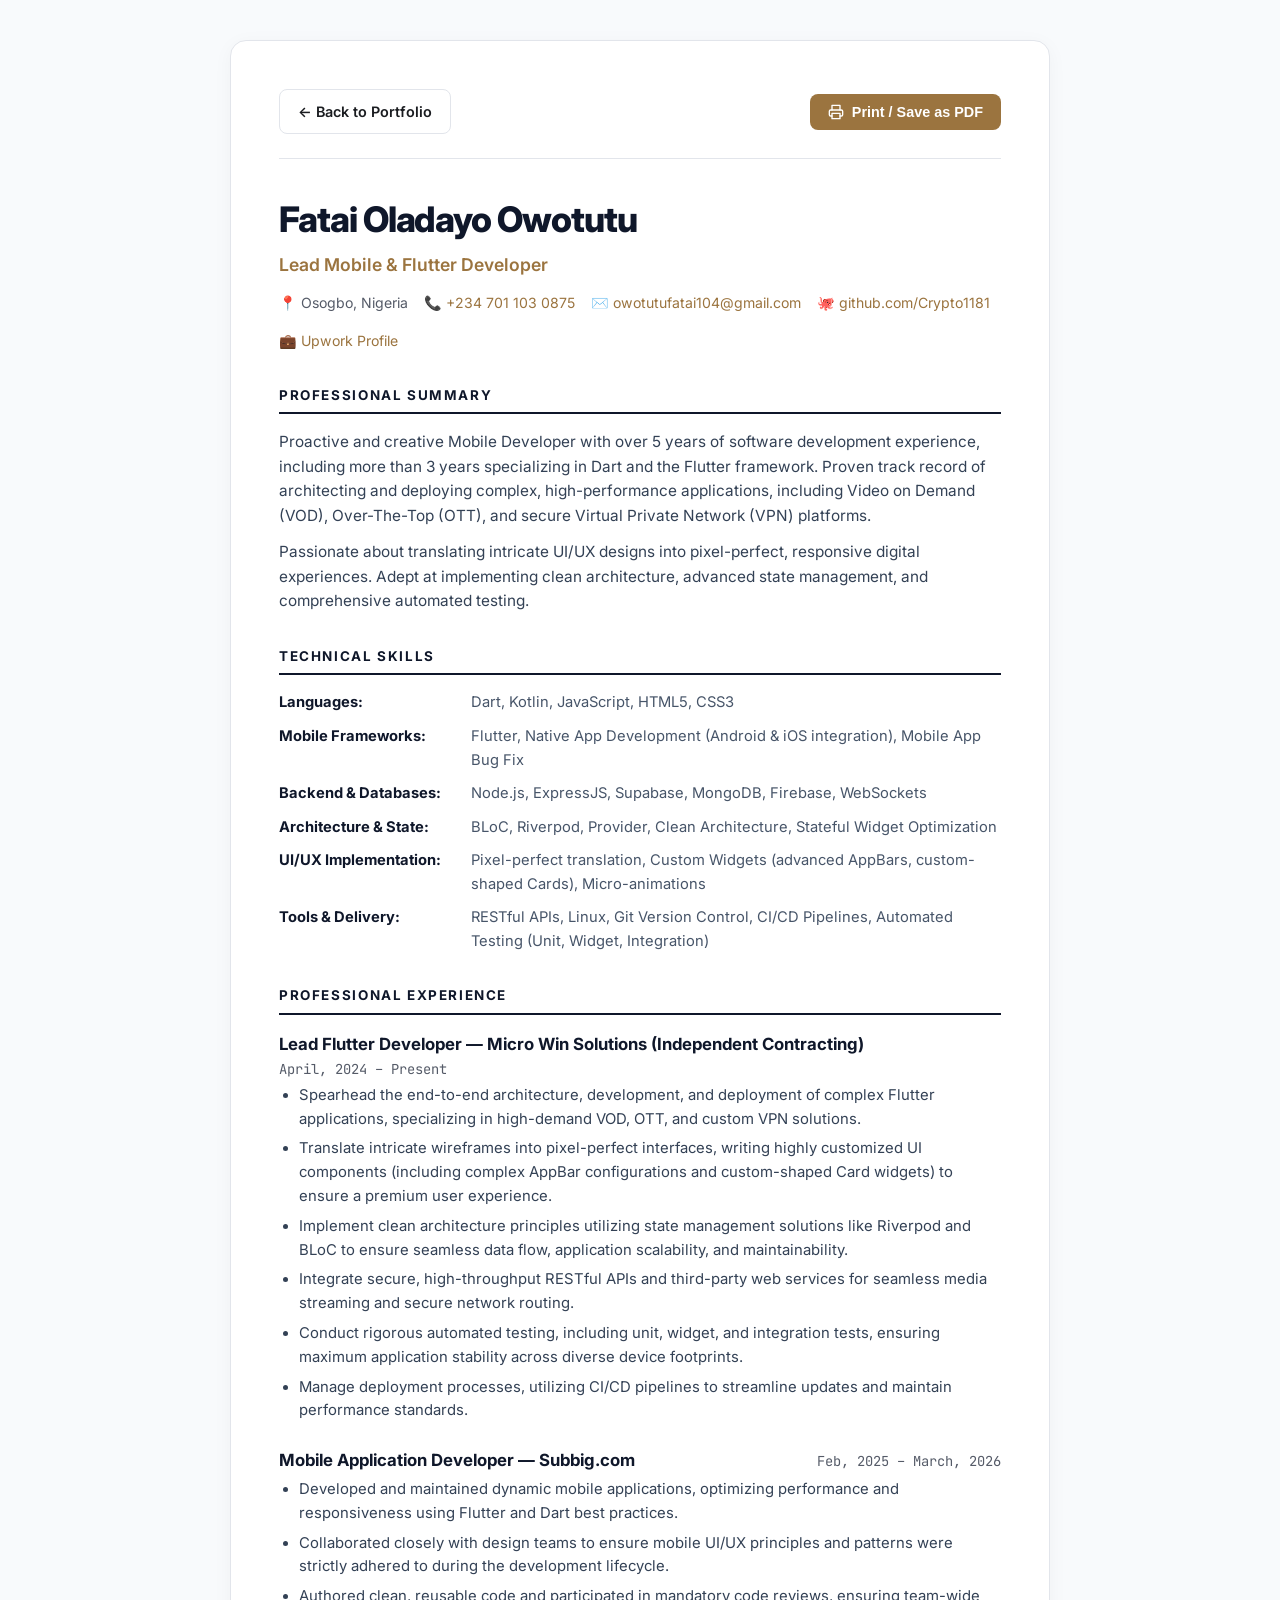
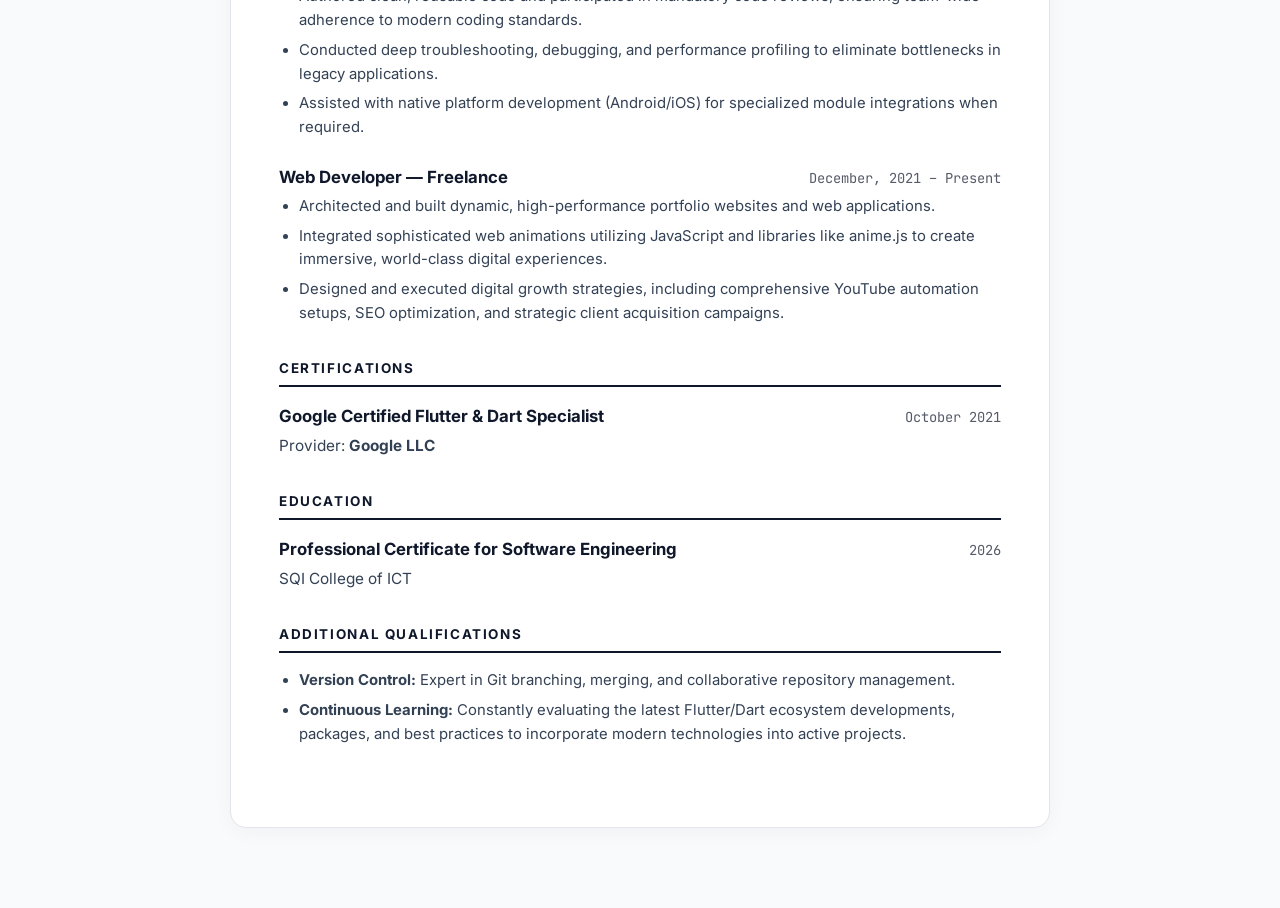
==== cv.html @ c026a3d9 "new" ====
<!DOCTYPE html>
<html lang="en">
<head>
  <meta charset="UTF-8" />
  <meta name="viewport" content="width=device-width, initial-scale=1.0" />
  <title>CV — Fatai Oladayo Owotutu | Lead Flutter &amp; Mobile Developer</title>
  <meta name="description" content="Curriculum Vitae of Fatai Oladayo Owotutu — Lead Flutter Developer with 5+ years of software engineering experience." />
  <link rel="preconnect" href="https://fonts.googleapis.com" />
  <link rel="preconnect" href="https://fonts.gstatic.com" crossorigin />
  <link href="https://fonts.googleapis.com/css2?family=Inter:wght@400;500;600;700;800&family=JetBrains+Mono:wght@400;500&display=swap" rel="stylesheet" />
  <style>
    :root {
      --primary: #9b743f;
      --text: #1a1c20;
      --muted: #555b68;
      --border: #e2e5eb;
      --bg: #f8fafc;
      --card-bg: #ffffff;
      color-scheme: light;
    }
    *, *::before, *::after { box-sizing: border-box; margin: 0; padding: 0; }
    body {
      font-family: 'Inter', -apple-system, BlinkMacSystemFont, "Segoe UI", sans-serif;
      background: var(--bg);
      color: var(--text);
      line-height: 1.6;
      padding: 40px 20px 80px;
    }
    .container {
      max-width: 820px;
      margin: 0 auto;
      background: var(--card-bg);
      border: 1px solid var(--border);
      border-radius: 16px;
      padding: 48px;
      box-shadow: 0 4px 20px rgba(0, 0, 0, 0.04);
    }
    .top-actions {
      display: flex;
      justify-content: space-between;
      align-items: center;
      margin-bottom: 32px;
      padding-bottom: 24px;
      border-bottom: 1px solid var(--border);
    }
    .btn {
      display: inline-flex;
      align-items: center;
      gap: 8px;
      padding: 10px 18px;
      border-radius: 8px;
      font-size: 0.9rem;
      font-weight: 600;
      text-decoration: none;
      cursor: pointer;
      border: none;
      transition: 0.2s ease;
    }
    .btn-primary { background: var(--primary); color: #fff; }
    .btn-primary:hover { background: #846132; }
    .btn-outline { background: transparent; color: var(--text); border: 1px solid var(--border); }
    .btn-outline:hover { background: #edf2f7; }
    
    header h1 {
      font-size: 2.2rem;
      font-weight: 800;
      letter-spacing: -0.03em;
      color: #0f172a;
      margin-bottom: 4px;
    }
    .role-title {
      font-size: 1.1rem;
      font-weight: 600;
      color: var(--primary);
      margin-bottom: 12px;
    }
    .contact-bar {
      display: flex;
      flex-wrap: wrap;
      gap: 16px;
      font-size: 0.88rem;
      color: var(--muted);
      margin-bottom: 32px;
    }
    .contact-bar a { color: var(--primary); text-decoration: none; }
    .contact-bar a:hover { text-decoration: underline; }

    section { margin-bottom: 32px; }
    h2 {
      font-size: 0.84rem;
      font-weight: 700;
      letter-spacing: 0.12em;
      text-transform: uppercase;
      color: #0f172a;
      border-bottom: 2px solid #0f172a;
      padding-bottom: 6px;
      margin-bottom: 16px;
    }
    p { margin-bottom: 12px; color: #334155; font-size: 0.96rem; }
    
    .skills-grid {
      display: grid;
      grid-template-columns: 1fr;
      gap: 10px;
    }
    .skill-row {
      display: grid;
      grid-template-columns: 180px 1fr;
      font-size: 0.92rem;
      gap: 12px;
    }
    .skill-row strong { color: #0f172a; }
    .skill-row span { color: #475569; }

    .job { margin-bottom: 24px; }
    .job-head {
      display: flex;
      justify-content: space-between;
      align-items: baseline;
      flex-wrap: wrap;
      margin-bottom: 4px;
    }
    .job-title { font-size: 1.05rem; font-weight: 700; color: #0f172a; }
    .job-date { font-size: 0.86rem; color: var(--muted); font-family: 'JetBrains Mono', monospace; }
    ul { list-style: disc; padding-left: 20px; }
    li { margin-bottom: 6px; font-size: 0.93rem; color: #334155; }

    @media print {
      body { background: #fff; padding: 0; }
      .container { border: none; box-shadow: none; padding: 0; max-width: 100%; }
      .top-actions { display: none !important; }
      a { color: inherit !important; text-decoration: none !important; }
    }
    @media (max-width: 600px) {
      .container { padding: 24px 20px; }
      .skill-row { grid-template-columns: 1fr; gap: 2px; margin-bottom: 8px; }
      .top-actions { flex-direction: column; gap: 10px; align-items: stretch; }
    }
  </style>
</head>
<body>
  <div class="container">
    <div class="top-actions">
      <a class="btn btn-outline" href="index.html">← Back to Portfolio</a>
      <button class="btn btn-primary" type="button" onclick="window.print()">
        <svg width="16" height="16" viewBox="0 0 24 24" fill="none" stroke="currentColor" stroke-width="2" stroke-linecap="round" stroke-linejoin="round"><polyline points="6 9 6 2 18 2 18 9"></polyline><path d="M6 18H4a2 2 0 0 1-2-2v-5a2 2 0 0 1 2-2h16a2 2 0 0 1 2 2v5a2 2 0 0 1-2 2h-2"></path><rect x="6" y="14" width="12" height="8"></rect></svg>
        Print / Save as PDF
      </button>
    </div>

    <header>
      <h1>Fatai Oladayo Owotutu</h1>
      <p class="role-title">Lead Mobile &amp; Flutter Developer</p>
      <div class="contact-bar">
        <span>📍 Osogbo, Nigeria</span>
        <span>📞 <a href="tel:+2347011030875">+234 701 103 0875</a></span>
        <span>✉️ <a href="mailto:owotutufatai104@gmail.com">owotutufatai104@gmail.com</a></span>
        <span>🐙 <a href="https://github.com/Crypto1181" target="_blank" rel="noopener">github.com/Crypto1181</a></span>
        <span>💼 <a href="https://www.upwork.com/freelancers/~018522115edfae3d7c" target="_blank" rel="noopener">Upwork Profile</a></span>
      </div>
    </header>

    <section>
      <h2>Professional Summary</h2>
      <p>
        Proactive and creative Mobile Developer with over 5 years of software development experience, including more than 3 years specializing in Dart and the Flutter framework. Proven track record of architecting and deploying complex, high-performance applications, including Video on Demand (VOD), Over-The-Top (OTT), and secure Virtual Private Network (VPN) platforms.
      </p>
      <p>
        Passionate about translating intricate UI/UX designs into pixel-perfect, responsive digital experiences. Adept at implementing clean architecture, advanced state management, and comprehensive automated testing.
      </p>
    </section>

    <section>
      <h2>Technical Skills</h2>
      <div class="skills-grid">
        <div class="skill-row">
          <strong>Languages:</strong>
          <span>Dart, Kotlin, JavaScript, HTML5, CSS3</span>
        </div>
        <div class="skill-row">
          <strong>Mobile Frameworks:</strong>
          <span>Flutter, Native App Development (Android &amp; iOS integration), Mobile App Bug Fix</span>
        </div>
        <div class="skill-row">
          <strong>Backend &amp; Databases:</strong>
          <span>Node.js, ExpressJS, Supabase, MongoDB, Firebase, WebSockets</span>
        </div>
        <div class="skill-row">
          <strong>Architecture &amp; State:</strong>
          <span>BLoC, Riverpod, Provider, Clean Architecture, Stateful Widget Optimization</span>
        </div>
        <div class="skill-row">
          <strong>UI/UX Implementation:</strong>
          <span>Pixel-perfect translation, Custom Widgets (advanced AppBars, custom-shaped Cards), Micro-animations</span>
        </div>
        <div class="skill-row">
          <strong>Tools &amp; Delivery:</strong>
          <span>RESTful APIs, Linux, Git Version Control, CI/CD Pipelines, Automated Testing (Unit, Widget, Integration)</span>
        </div>
      </div>
    </section>

    <section>
      <h2>Professional Experience</h2>

      <div class="job">
        <div class="job-head">
          <span class="job-title">Lead Flutter Developer — Micro Win Solutions (Independent Contracting)</span>
          <span class="job-date">April, 2024 – Present</span>
        </div>
        <ul>
          <li>Spearhead the end-to-end architecture, development, and deployment of complex Flutter applications, specializing in high-demand VOD, OTT, and custom VPN solutions.</li>
          <li>Translate intricate wireframes into pixel-perfect interfaces, writing highly customized UI components (including complex AppBar configurations and custom-shaped Card widgets) to ensure a premium user experience.</li>
          <li>Implement clean architecture principles utilizing state management solutions like Riverpod and BLoC to ensure seamless data flow, application scalability, and maintainability.</li>
          <li>Integrate secure, high-throughput RESTful APIs and third-party web services for seamless media streaming and secure network routing.</li>
          <li>Conduct rigorous automated testing, including unit, widget, and integration tests, ensuring maximum application stability across diverse device footprints.</li>
          <li>Manage deployment processes, utilizing CI/CD pipelines to streamline updates and maintain performance standards.</li>
        </ul>
      </div>

      <div class="job">
        <div class="job-head">
          <span class="job-title">Mobile Application Developer — Subbig.com</span>
          <span class="job-date">Feb, 2025 – March, 2026</span>
        </div>
        <ul>
          <li>Developed and maintained dynamic mobile applications, optimizing performance and responsiveness using Flutter and Dart best practices.</li>
          <li>Collaborated closely with design teams to ensure mobile UI/UX principles and patterns were strictly adhered to during the development lifecycle.</li>
          <li>Authored clean, reusable code and participated in mandatory code reviews, ensuring team-wide adherence to modern coding standards.</li>
          <li>Conducted deep troubleshooting, debugging, and performance profiling to eliminate bottlenecks in legacy applications.</li>
          <li>Assisted with native platform development (Android/iOS) for specialized module integrations when required.</li>
        </ul>
      </div>

      <div class="job">
        <div class="job-head">
          <span class="job-title">Web Developer — Freelance</span>
          <span class="job-date">December, 2021 – Present</span>
        </div>
        <ul>
          <li>Architected and built dynamic, high-performance portfolio websites and web applications.</li>
          <li>Integrated sophisticated web animations utilizing JavaScript and libraries like anime.js to create immersive, world-class digital experiences.</li>
          <li>Designed and executed digital growth strategies, including comprehensive YouTube automation setups, SEO optimization, and strategic client acquisition campaigns.</li>
        </ul>
      </div>
    </section>

    <section>
      <h2>Certifications</h2>
      <div class="job">
        <div class="job-head">
          <span class="job-title">Google Certified Flutter &amp; Dart Specialist</span>
          <span class="job-date">October 2021</span>
        </div>
        <p>Provider: <strong>Google LLC</strong></p>
      </div>
    </section>

    <section>
      <h2>Education</h2>
      <div class="job">
        <div class="job-head">
          <span class="job-title">Professional Certificate for Software Engineering</span>
          <span class="job-date">2026</span>
        </div>
        <p>SQI College of ICT</p>
      </div>
    </section>

    <section>
      <h2>Additional Qualifications</h2>
      <ul>
        <li><strong>Version Control:</strong> Expert in Git branching, merging, and collaborative repository management.</li>
        <li><strong>Continuous Learning:</strong> Constantly evaluating the latest Flutter/Dart ecosystem developments, packages, and best practices to incorporate modern technologies into active projects.</li>
      </ul>
    </section>
  </div>
</body>
</html>
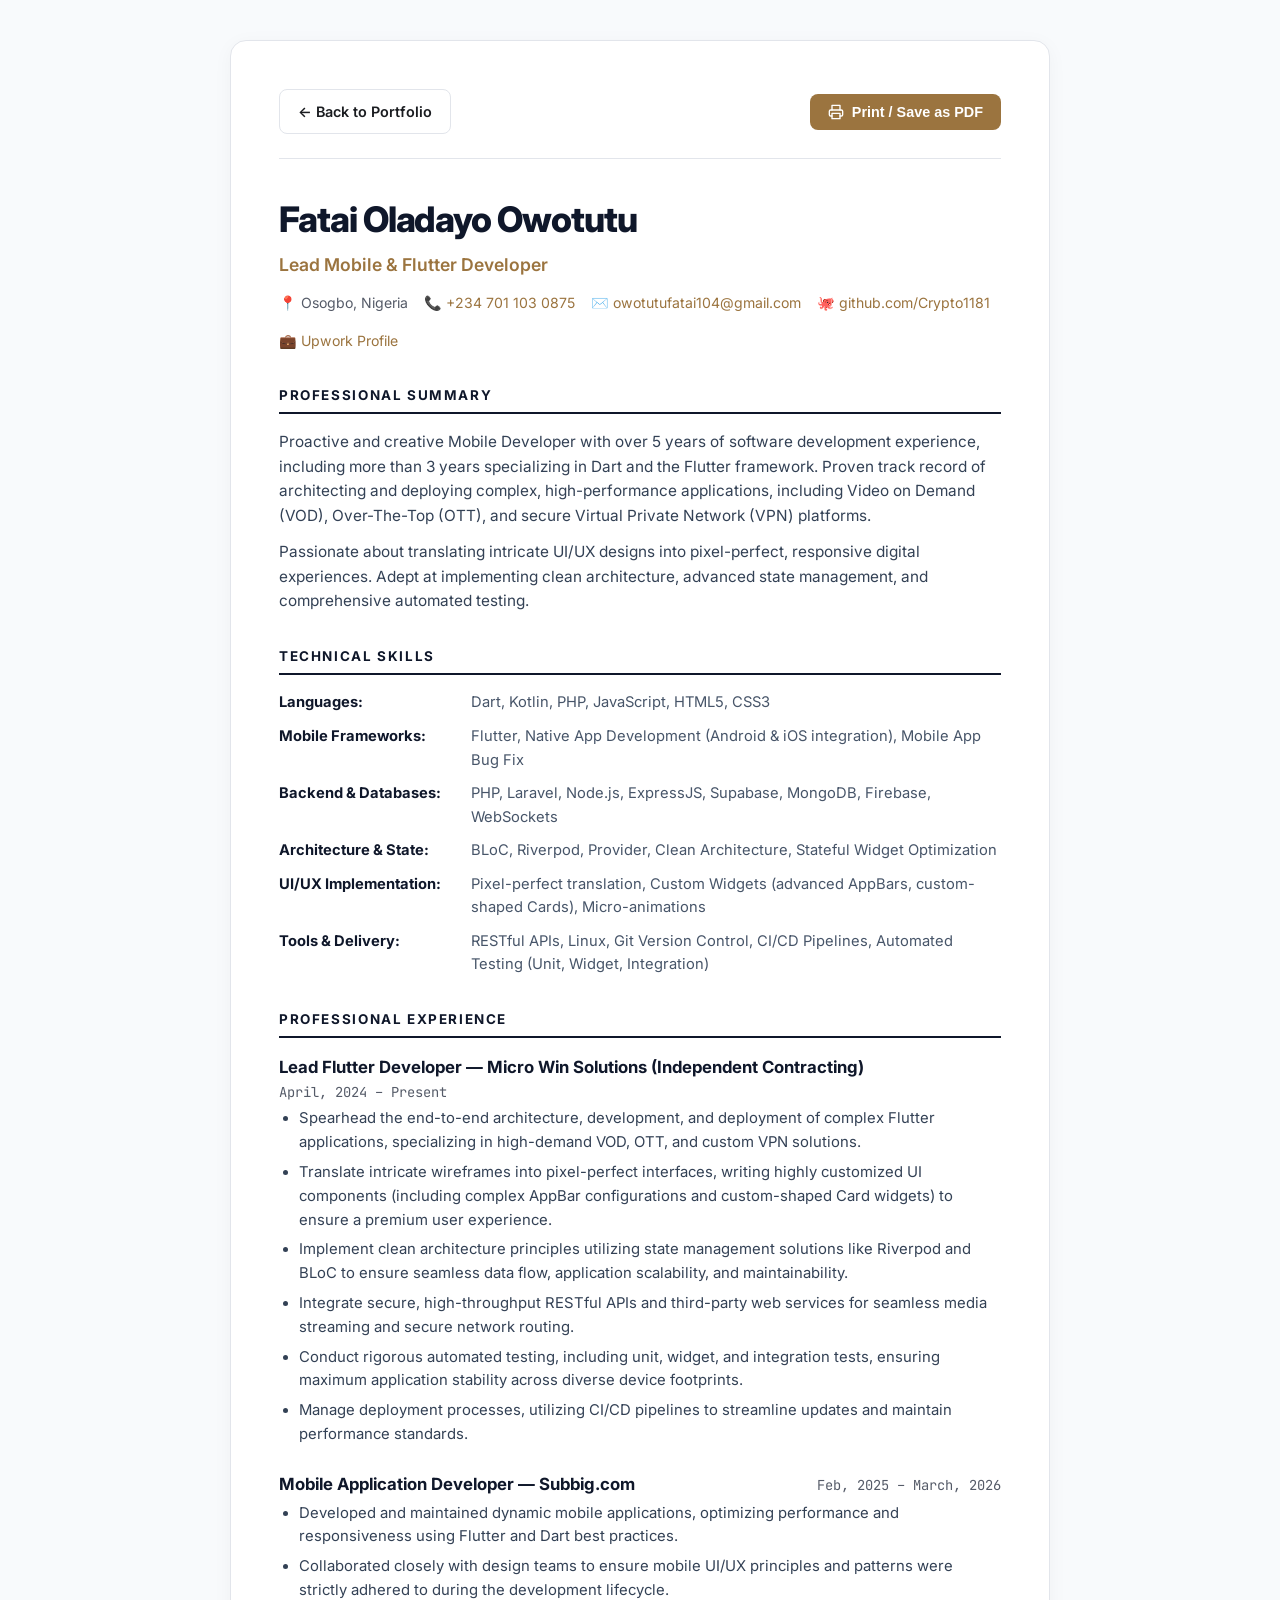
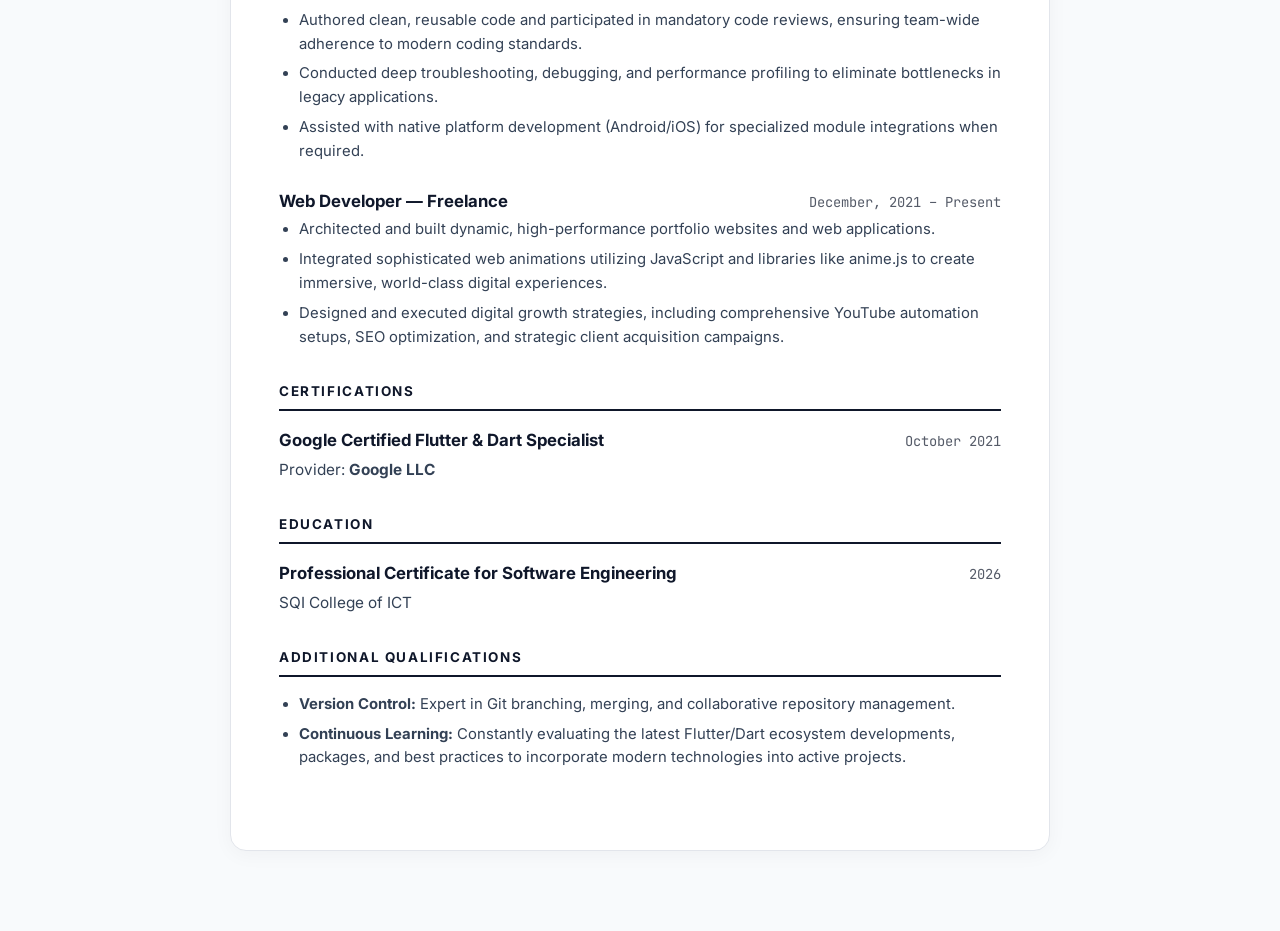
==== commit c53bc007: "php" ====
--- a/cv.html
+++ b/cv.html
@@ -175,7 +175,7 @@
       <div class="skills-grid">
         <div class="skill-row">
           <strong>Languages:</strong>
-          <span>Dart, Kotlin, JavaScript, HTML5, CSS3</span>
+          <span>Dart, Kotlin, PHP, JavaScript, HTML5, CSS3</span>
         </div>
         <div class="skill-row">
           <strong>Mobile Frameworks:</strong>
@@ -183,7 +183,7 @@
         </div>
         <div class="skill-row">
           <strong>Backend &amp; Databases:</strong>
-          <span>Node.js, ExpressJS, Supabase, MongoDB, Firebase, WebSockets</span>
+          <span>PHP, Laravel, Node.js, ExpressJS, Supabase, MongoDB, Firebase, WebSockets</span>
         </div>
         <div class="skill-row">
           <strong>Architecture &amp; State:</strong>
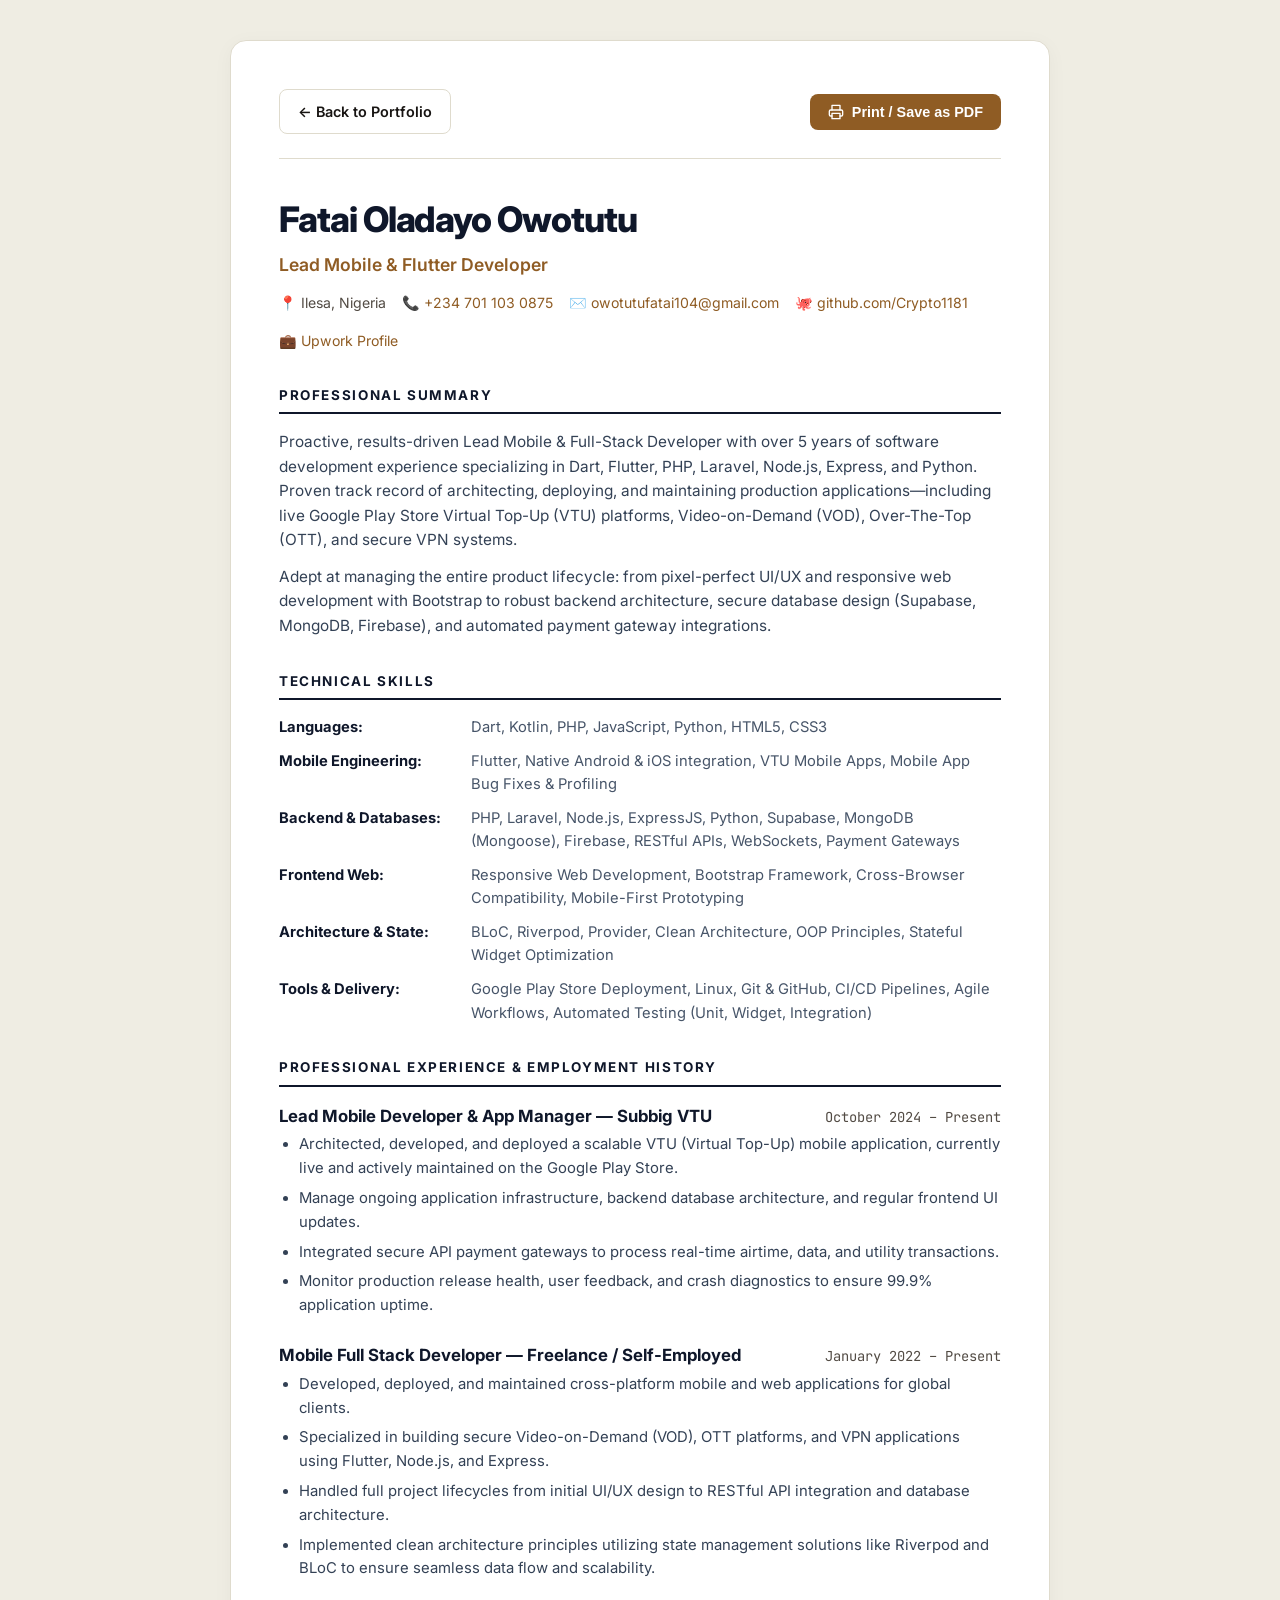
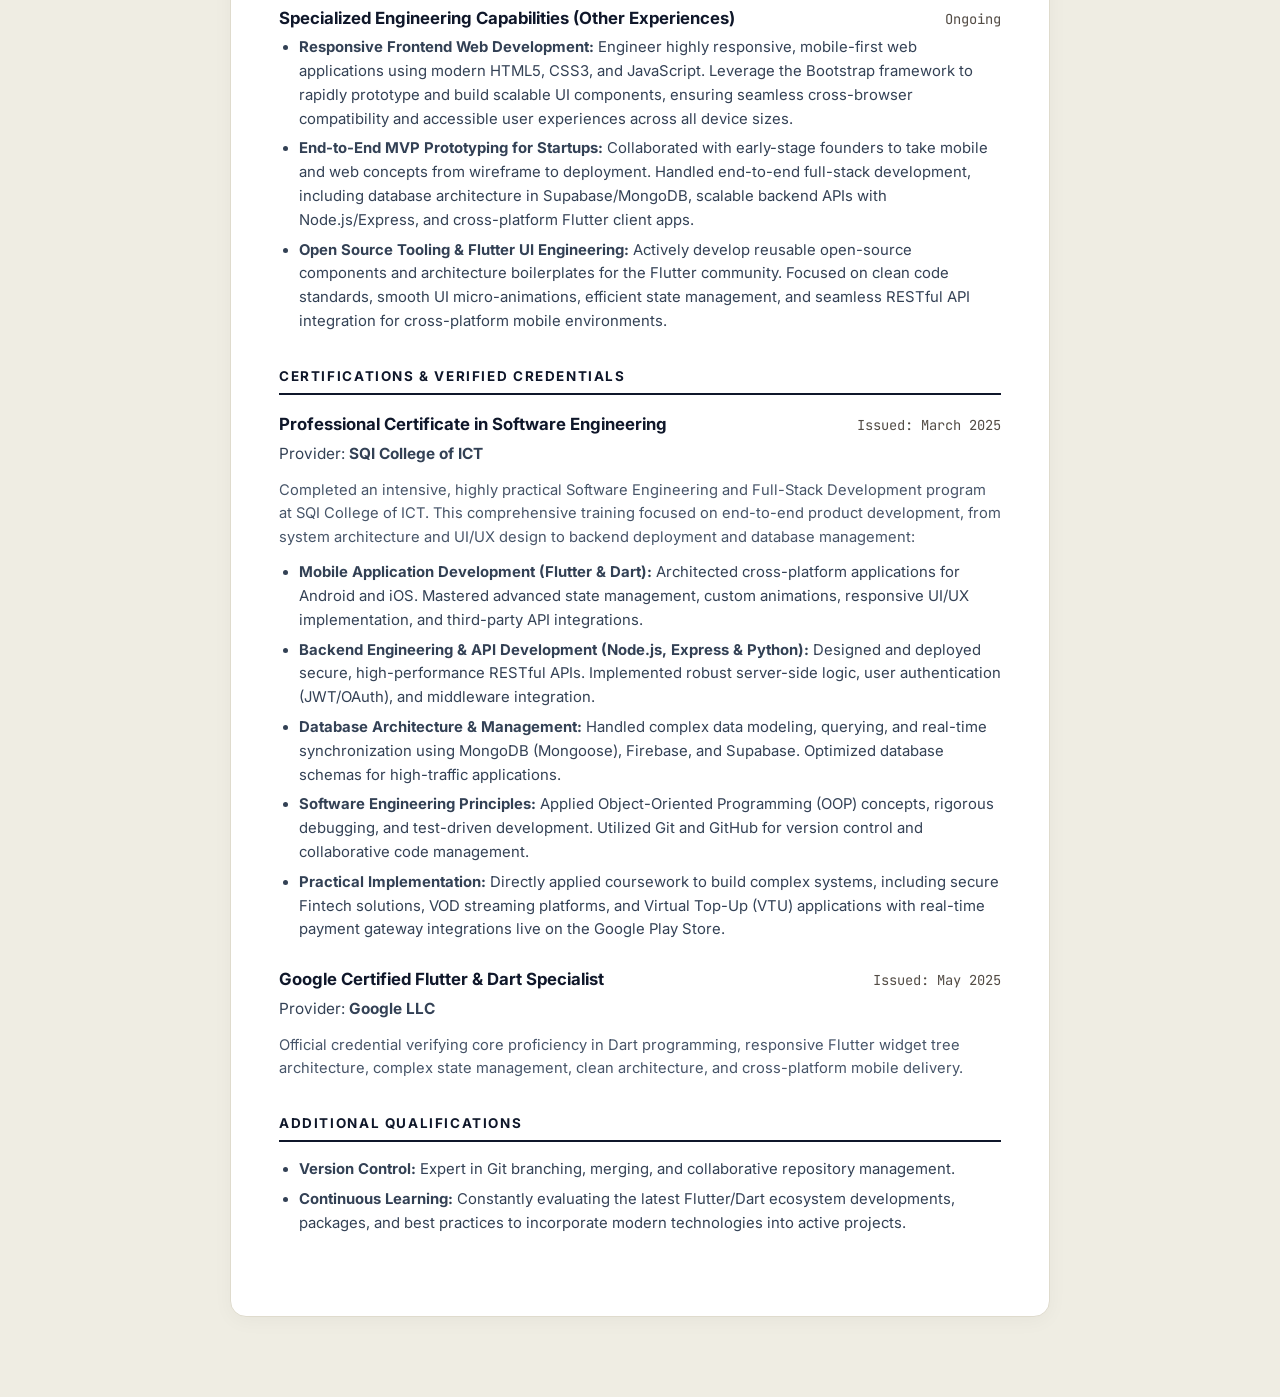
==== commit 30785483: "ui" ====
--- a/cv.html
+++ b/cv.html
@@ -10,11 +10,11 @@
   <link href="https://fonts.googleapis.com/css2?family=Inter:wght@400;500;600;700;800&family=JetBrains+Mono:wght@400;500&display=swap" rel="stylesheet" />
   <style>
     :root {
-      --primary: #9b743f;
-      --text: #1a1c20;
-      --muted: #555b68;
-      --border: #e2e5eb;
-      --bg: #f8fafc;
+      --primary: #8f5c24;
+      --text: #171412;
+      --muted: #524b44;
+      --border: #dfdbcd;
+      --bg: #efede3;
       --card-bg: #ffffff;
       color-scheme: light;
     }
@@ -152,7 +152,7 @@
       <h1>Fatai Oladayo Owotutu</h1>
       <p class="role-title">Lead Mobile &amp; Flutter Developer</p>
       <div class="contact-bar">
-        <span>📍 Osogbo, Nigeria</span>
+        <span>📍 Ilesa, Nigeria</span>
         <span>📞 <a href="tel:+2347011030875">+234 701 103 0875</a></span>
         <span>✉️ <a href="mailto:owotutufatai104@gmail.com">owotutufatai104@gmail.com</a></span>
         <span>🐙 <a href="https://github.com/Crypto1181" target="_blank" rel="noopener">github.com/Crypto1181</a></span>
@@ -163,10 +163,10 @@
     <section>
       <h2>Professional Summary</h2>
       <p>
-        Proactive and creative Mobile Developer with over 5 years of software development experience, including more than 3 years specializing in Dart and the Flutter framework. Proven track record of architecting and deploying complex, high-performance applications, including Video on Demand (VOD), Over-The-Top (OTT), and secure Virtual Private Network (VPN) platforms.
+        Proactive, results-driven Lead Mobile &amp; Full-Stack Developer with over 5 years of software development experience specializing in Dart, Flutter, PHP, Laravel, Node.js, Express, and Python. Proven track record of architecting, deploying, and maintaining production applications—including live Google Play Store Virtual Top-Up (VTU) platforms, Video-on-Demand (VOD), Over-The-Top (OTT), and secure VPN systems.
       </p>
       <p>
-        Passionate about translating intricate UI/UX designs into pixel-perfect, responsive digital experiences. Adept at implementing clean architecture, advanced state management, and comprehensive automated testing.
+        Adept at managing the entire product lifecycle: from pixel-perfect UI/UX and responsive web development with Bootstrap to robust backend architecture, secure database design (Supabase, MongoDB, Firebase), and automated payment gateway integrations.
       </p>
     </section>
 
@@ -175,95 +175,103 @@
       <div class="skills-grid">
         <div class="skill-row">
           <strong>Languages:</strong>
-          <span>Dart, Kotlin, PHP, JavaScript, HTML5, CSS3</span>
-        </div>
-        <div class="skill-row">
-          <strong>Mobile Frameworks:</strong>
-          <span>Flutter, Native App Development (Android &amp; iOS integration), Mobile App Bug Fix</span>
+          <span>Dart, Kotlin, PHP, JavaScript, Python, HTML5, CSS3</span>
+        </div>
+        <div class="skill-row">
+          <strong>Mobile Engineering:</strong>
+          <span>Flutter, Native Android &amp; iOS integration, VTU Mobile Apps, Mobile App Bug Fixes &amp; Profiling</span>
         </div>
         <div class="skill-row">
           <strong>Backend &amp; Databases:</strong>
-          <span>PHP, Laravel, Node.js, ExpressJS, Supabase, MongoDB, Firebase, WebSockets</span>
+          <span>PHP, Laravel, Node.js, ExpressJS, Python, Supabase, MongoDB (Mongoose), Firebase, RESTful APIs, WebSockets, Payment Gateways</span>
+        </div>
+        <div class="skill-row">
+          <strong>Frontend Web:</strong>
+          <span>Responsive Web Development, Bootstrap Framework, Cross-Browser Compatibility, Mobile-First Prototyping</span>
         </div>
         <div class="skill-row">
           <strong>Architecture &amp; State:</strong>
-          <span>BLoC, Riverpod, Provider, Clean Architecture, Stateful Widget Optimization</span>
-        </div>
-        <div class="skill-row">
-          <strong>UI/UX Implementation:</strong>
-          <span>Pixel-perfect translation, Custom Widgets (advanced AppBars, custom-shaped Cards), Micro-animations</span>
+          <span>BLoC, Riverpod, Provider, Clean Architecture, OOP Principles, Stateful Widget Optimization</span>
         </div>
         <div class="skill-row">
           <strong>Tools &amp; Delivery:</strong>
-          <span>RESTful APIs, Linux, Git Version Control, CI/CD Pipelines, Automated Testing (Unit, Widget, Integration)</span>
-        </div>
-      </div>
-    </section>
-
-    <section>
-      <h2>Professional Experience</h2>
-
-      <div class="job">
-        <div class="job-head">
-          <span class="job-title">Lead Flutter Developer — Micro Win Solutions (Independent Contracting)</span>
-          <span class="job-date">April, 2024 – Present</span>
+          <span>Google Play Store Deployment, Linux, Git &amp; GitHub, CI/CD Pipelines, Agile Workflows, Automated Testing (Unit, Widget, Integration)</span>
+        </div>
+      </div>
+    </section>
+
+    <section>
+      <h2>Professional Experience &amp; Employment History</h2>
+
+      <div class="job">
+        <div class="job-head">
+          <span class="job-title">Lead Mobile Developer &amp; App Manager — Subbig VTU</span>
+          <span class="job-date">October 2024 – Present</span>
         </div>
         <ul>
-          <li>Spearhead the end-to-end architecture, development, and deployment of complex Flutter applications, specializing in high-demand VOD, OTT, and custom VPN solutions.</li>
-          <li>Translate intricate wireframes into pixel-perfect interfaces, writing highly customized UI components (including complex AppBar configurations and custom-shaped Card widgets) to ensure a premium user experience.</li>
-          <li>Implement clean architecture principles utilizing state management solutions like Riverpod and BLoC to ensure seamless data flow, application scalability, and maintainability.</li>
-          <li>Integrate secure, high-throughput RESTful APIs and third-party web services for seamless media streaming and secure network routing.</li>
-          <li>Conduct rigorous automated testing, including unit, widget, and integration tests, ensuring maximum application stability across diverse device footprints.</li>
-          <li>Manage deployment processes, utilizing CI/CD pipelines to streamline updates and maintain performance standards.</li>
-        </ul>
-      </div>
-
-      <div class="job">
-        <div class="job-head">
-          <span class="job-title">Mobile Application Developer — Subbig.com</span>
-          <span class="job-date">Feb, 2025 – March, 2026</span>
+          <li>Architected, developed, and deployed a scalable VTU (Virtual Top-Up) mobile application, currently live and actively maintained on the Google Play Store.</li>
+          <li>Manage ongoing application infrastructure, backend database architecture, and regular frontend UI updates.</li>
+          <li>Integrated secure API payment gateways to process real-time airtime, data, and utility transactions.</li>
+          <li>Monitor production release health, user feedback, and crash diagnostics to ensure 99.9% application uptime.</li>
+        </ul>
+      </div>
+
+      <div class="job">
+        <div class="job-head">
+          <span class="job-title">Mobile Full Stack Developer — Freelance / Self-Employed</span>
+          <span class="job-date">January 2022 – Present</span>
         </div>
         <ul>
-          <li>Developed and maintained dynamic mobile applications, optimizing performance and responsiveness using Flutter and Dart best practices.</li>
-          <li>Collaborated closely with design teams to ensure mobile UI/UX principles and patterns were strictly adhered to during the development lifecycle.</li>
-          <li>Authored clean, reusable code and participated in mandatory code reviews, ensuring team-wide adherence to modern coding standards.</li>
-          <li>Conducted deep troubleshooting, debugging, and performance profiling to eliminate bottlenecks in legacy applications.</li>
-          <li>Assisted with native platform development (Android/iOS) for specialized module integrations when required.</li>
-        </ul>
-      </div>
-
-      <div class="job">
-        <div class="job-head">
-          <span class="job-title">Web Developer — Freelance</span>
-          <span class="job-date">December, 2021 – Present</span>
+          <li>Developed, deployed, and maintained cross-platform mobile and web applications for global clients.</li>
+          <li>Specialized in building secure Video-on-Demand (VOD), OTT platforms, and VPN applications using Flutter, Node.js, and Express.</li>
+          <li>Handled full project lifecycles from initial UI/UX design to RESTful API integration and database architecture.</li>
+          <li>Implemented clean architecture principles utilizing state management solutions like Riverpod and BLoC to ensure seamless data flow and scalability.</li>
+        </ul>
+      </div>
+
+      <div class="job">
+        <div class="job-head">
+          <span class="job-title">Specialized Engineering Capabilities (Other Experiences)</span>
+          <span class="job-date">Ongoing</span>
         </div>
         <ul>
-          <li>Architected and built dynamic, high-performance portfolio websites and web applications.</li>
-          <li>Integrated sophisticated web animations utilizing JavaScript and libraries like anime.js to create immersive, world-class digital experiences.</li>
-          <li>Designed and executed digital growth strategies, including comprehensive YouTube automation setups, SEO optimization, and strategic client acquisition campaigns.</li>
-        </ul>
-      </div>
-    </section>
-
-    <section>
-      <h2>Certifications</h2>
-      <div class="job">
+          <li><strong>Responsive Frontend Web Development:</strong> Engineer highly responsive, mobile-first web applications using modern HTML5, CSS3, and JavaScript. Leverage the Bootstrap framework to rapidly prototype and build scalable UI components, ensuring seamless cross-browser compatibility and accessible user experiences across all device sizes.</li>
+          <li><strong>End-to-End MVP Prototyping for Startups:</strong> Collaborated with early-stage founders to take mobile and web concepts from wireframe to deployment. Handled end-to-end full-stack development, including database architecture in Supabase/MongoDB, scalable backend APIs with Node.js/Express, and cross-platform Flutter client apps.</li>
+          <li><strong>Open Source Tooling &amp; Flutter UI Engineering:</strong> Actively develop reusable open-source components and architecture boilerplates for the Flutter community. Focused on clean code standards, smooth UI micro-animations, efficient state management, and seamless RESTful API integration for cross-platform mobile environments.</li>
+        </ul>
+      </div>
+    </section>
+
+    <section>
+      <h2>Certifications &amp; Verified Credentials</h2>
+
+      <div class="job">
+        <div class="job-head">
+          <span class="job-title">Professional Certificate in Software Engineering</span>
+          <span class="job-date">Issued: March 2025</span>
+        </div>
+        <p>Provider: <strong>SQI College of ICT</strong></p>
+        <p style="font-size: 0.92rem; color: #475569; margin-top: 6px;">
+          Completed an intensive, highly practical Software Engineering and Full-Stack Development program at SQI College of ICT. This comprehensive training focused on end-to-end product development, from system architecture and UI/UX design to backend deployment and database management:
+        </p>
+        <ul style="margin-top: 8px;">
+          <li><strong>Mobile Application Development (Flutter &amp; Dart):</strong> Architected cross-platform applications for Android and iOS. Mastered advanced state management, custom animations, responsive UI/UX implementation, and third-party API integrations.</li>
+          <li><strong>Backend Engineering &amp; API Development (Node.js, Express &amp; Python):</strong> Designed and deployed secure, high-performance RESTful APIs. Implemented robust server-side logic, user authentication (JWT/OAuth), and middleware integration.</li>
+          <li><strong>Database Architecture &amp; Management:</strong> Handled complex data modeling, querying, and real-time synchronization using MongoDB (Mongoose), Firebase, and Supabase. Optimized database schemas for high-traffic applications.</li>
+          <li><strong>Software Engineering Principles:</strong> Applied Object-Oriented Programming (OOP) concepts, rigorous debugging, and test-driven development. Utilized Git and GitHub for version control and collaborative code management.</li>
+          <li><strong>Practical Implementation:</strong> Directly applied coursework to build complex systems, including secure Fintech solutions, VOD streaming platforms, and Virtual Top-Up (VTU) applications with real-time payment gateway integrations live on the Google Play Store.</li>
+        </ul>
+      </div>
+
+      <div class="job" style="margin-top: 20px;">
         <div class="job-head">
           <span class="job-title">Google Certified Flutter &amp; Dart Specialist</span>
-          <span class="job-date">October 2021</span>
+          <span class="job-date">Issued: May 2025</span>
         </div>
         <p>Provider: <strong>Google LLC</strong></p>
-      </div>
-    </section>
-
-    <section>
-      <h2>Education</h2>
-      <div class="job">
-        <div class="job-head">
-          <span class="job-title">Professional Certificate for Software Engineering</span>
-          <span class="job-date">2026</span>
-        </div>
-        <p>SQI College of ICT</p>
+        <p style="font-size: 0.92rem; color: #475569; margin-top: 6px;">
+          Official credential verifying core proficiency in Dart programming, responsive Flutter widget tree architecture, complex state management, clean architecture, and cross-platform mobile delivery.
+        </p>
       </div>
     </section>
 
